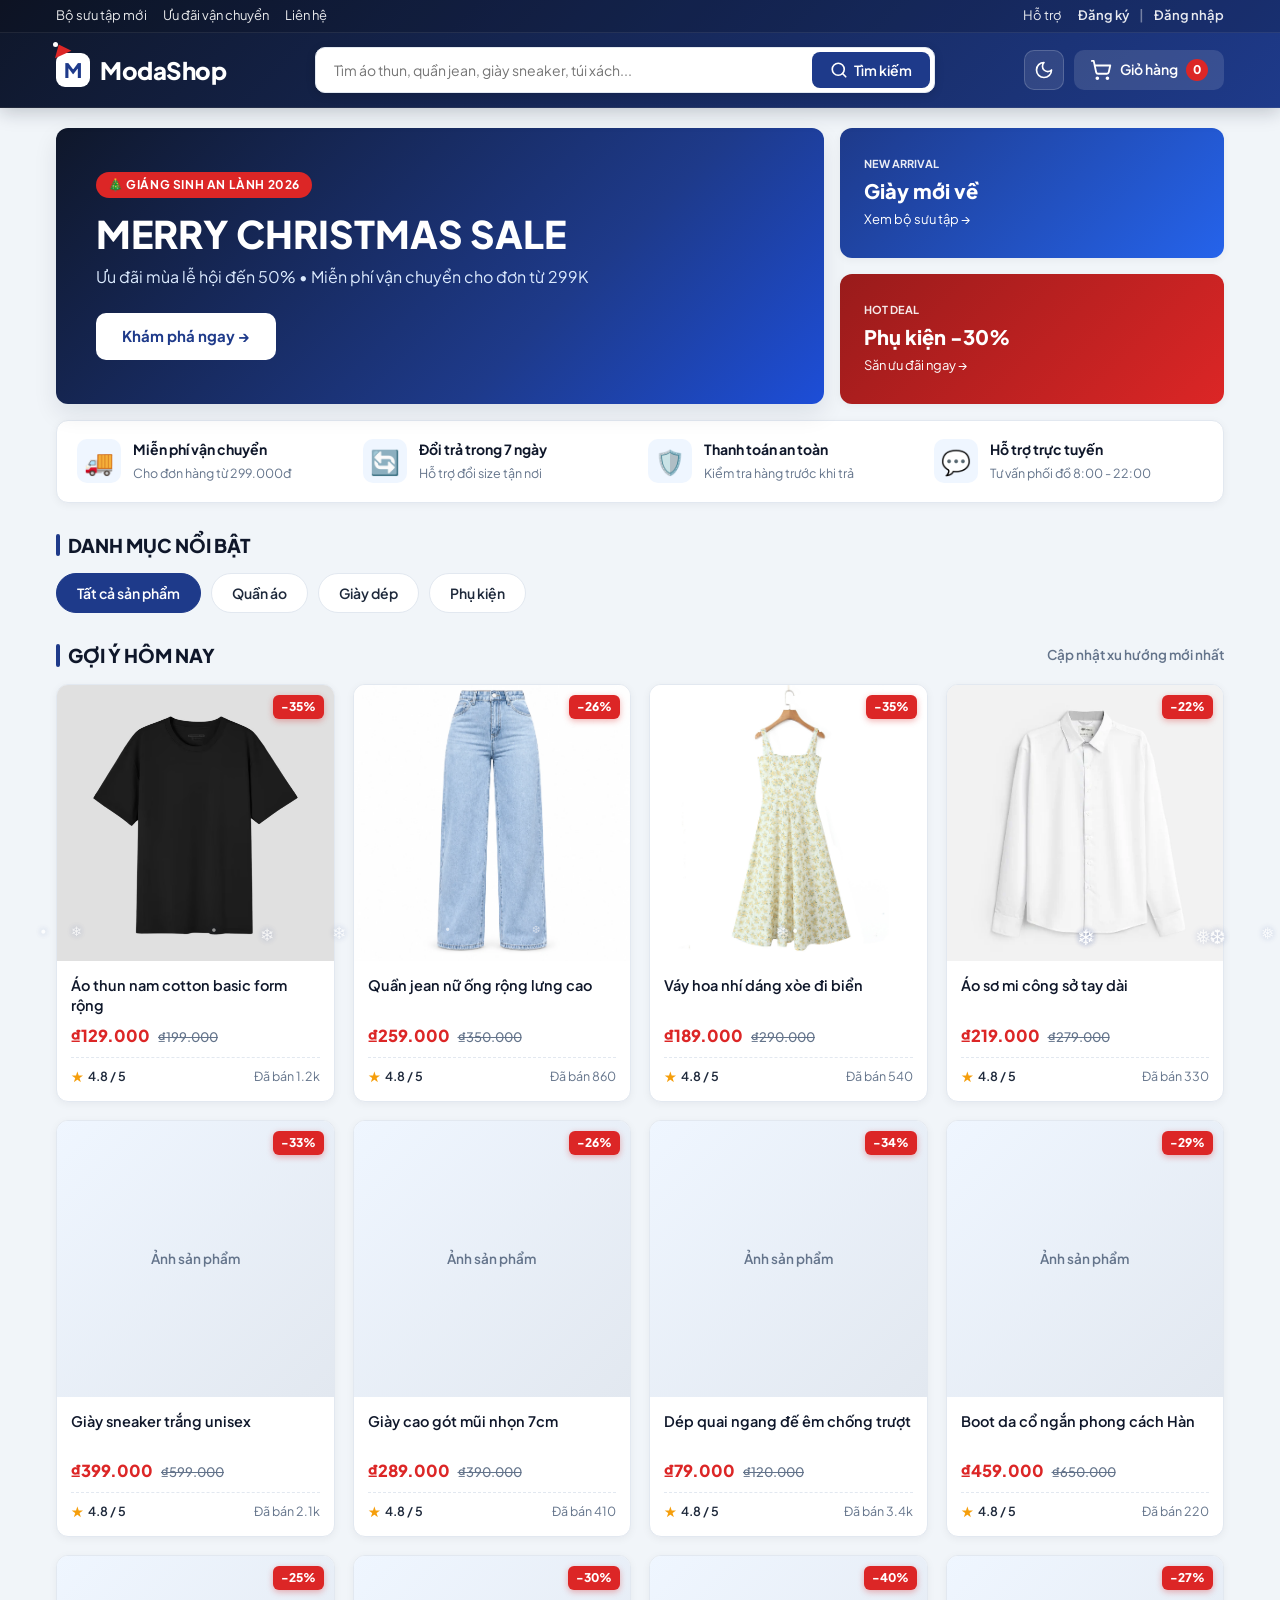
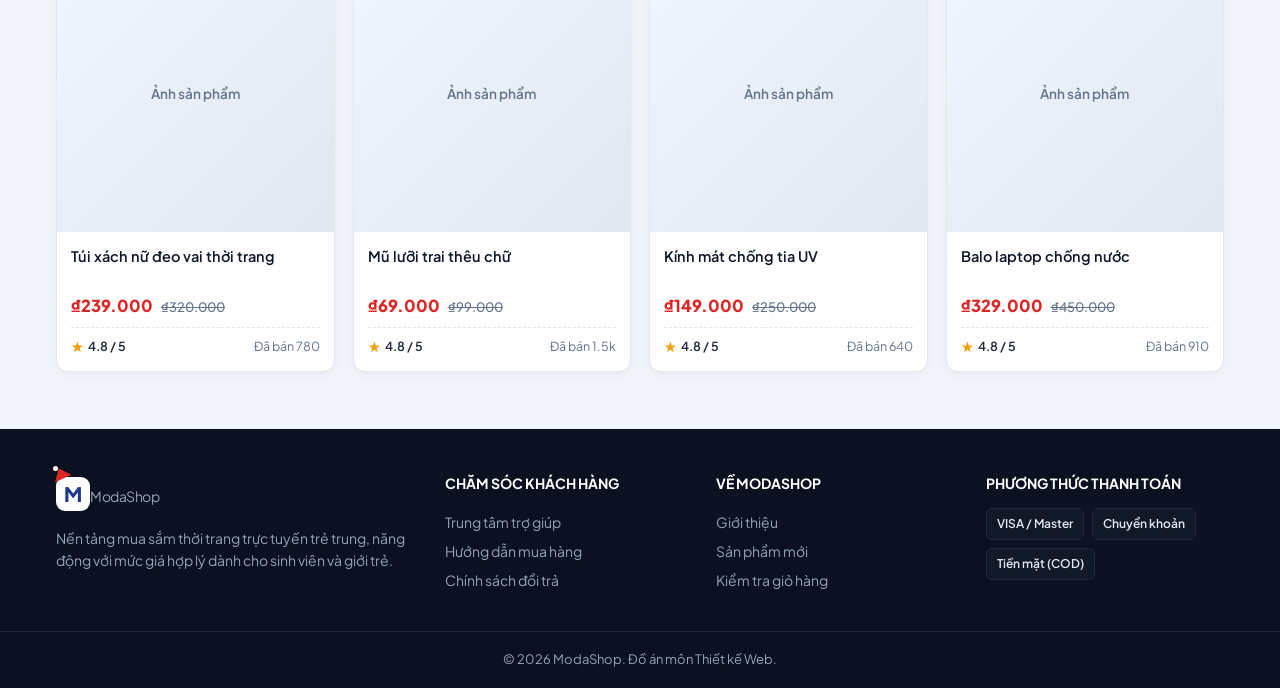
==== index.html @ 26ee6f9f "Add files via upload" ====
<!DOCTYPE html>
<html lang="vi">
<head>
  <meta charset="UTF-8">
  <meta name="viewport" content="width=device-width, initial-scale=1.0">
  <title>ModaShop - Thời trang hiện đại, giá tốt mỗi ngày</title>
  <script>
    // Áp dụng Dark Mode ngay lập tức trước khi CSS render để tránh nháy trắng
    if (localStorage.getItem('modashop_theme') === 'dark') {
      document.documentElement.setAttribute('data-theme', 'dark');
    }
  </script>
  <!-- Font chữ hiện đại hỗ trợ tiếng Việt chuẩn đẹp -->
  <link rel="preconnect" href="https://fonts.googleapis.com">
  <link rel="preconnect" href="https://fonts.gstatic.com" crossorigin>
  <link href="https://fonts.googleapis.com/css2?family=Plus+Jakarta+Sans:wght@400;500;600;700;800&display=swap" rel="stylesheet">
  <link rel="stylesheet" href="style.css">
</head>
<body>

  <!-- ===== HEADER ===== -->
  <header class="header">
    <div class="header-top">
      <div class="container header-top-inner">
        <div class="header-links">
          <a href="#products">Bộ sưu tập mới</a>
          <a href="#service-bar">Ưu đãi vận chuyển</a>
          <a href="#footer">Liên hệ</a>
        </div>
        <div class="header-links">
          <button type="button" class="link-btn" onclick="openInfoModal('Hướng dẫn mua hàng', '1. Chọn sản phẩm và kích cỡ phù hợp.<br>2. Nhấn Thêm vào giỏ hàng.<br>3. Kiểm tra giỏ hàng và điền thông tin nhận hàng để hoàn tất.')">Hỗ trợ</button>
          <span id="authLinks">
            <a href="register.html">Đăng ký</a>
            <span class="sep">|</span>
            <a href="login.html">Đăng nhập</a>
          </span>
        </div>
      </div>
    </div>

    <div class="header-main container">
      <a href="index.html" class="logo">
        <span class="logo-badge">M</span>ModaShop
      </a>

      <form class="search-box" id="searchForm">
        <input type="text" id="searchInput" placeholder="Tìm áo thun, quần jean, giày sneaker, túi xách...">
        <button type="submit" aria-label="Tìm kiếm">
          <svg width="18" height="18" viewBox="0 0 24 24" fill="none" stroke="currentColor" stroke-width="2.2" stroke-linecap="round" stroke-linejoin="round"><circle cx="11" cy="11" r="8"/><path d="m21 21-4.3-4.3"/></svg>
          <span>Tìm kiếm</span>
        </button>
      </form>

      <div class="header-actions">
        <button type="button" class="theme-toggle" id="themeToggle" aria-label="Chuyển đổi giao diện Sáng/Tối" title="Chuyển chế độ Sáng / Tối">
          <!-- Icon Mặt trăng (hiện khi đang ở nền Sáng) -->
          <svg class="icon-moon" width="20" height="20" viewBox="0 0 24 24" fill="none" stroke="currentColor" stroke-width="2" stroke-linecap="round" stroke-linejoin="round"><path d="M12 3a6 6 0 0 0 9 9 9 9 0 1 1-9-9Z"/></svg>
          <!-- Icon Mặt trời (hiện khi đang ở nền Tối) -->
          <svg class="icon-sun" width="20" height="20" viewBox="0 0 24 24" fill="none" stroke="currentColor" stroke-width="2" stroke-linecap="round" stroke-linejoin="round"><circle cx="12" cy="12" r="4"/><path d="M12 2v2"/><path d="M12 20v2"/><path d="m4.93 4.93 1.41 1.41"/><path d="m17.66 17.66 1.41 1.41"/><path d="M2 12h2"/><path d="M20 12h2"/><path d="m6.34 17.66-1.41 1.41"/><path d="m19.07 4.93-1.41 1.41"/></svg>
        </button>

        <a href="cart.html" class="cart" id="cartBtn">
          <svg width="22" height="22" viewBox="0 0 24 24" fill="none" stroke="currentColor" stroke-width="2" stroke-linecap="round" stroke-linejoin="round"><circle cx="8" cy="21" r="1"/><circle cx="19" cy="21" r="1"/><path d="M2.05 2.05h2l2.66 12.42a2 2 0 0 0 2 1.58h9.78a2 2 0 0 0 1.95-1.57l1.65-7.43H5.12"/></svg>
          <span class="cart-label">Giỏ hàng</span>
          <span class="cart-count" id="cartCount">0</span>
        </a>
      </div>
    </div>
  </header>

  <main class="container">

    <!-- ===== BANNER HERO ===== -->
    <section class="banner">
      <div class="banner-main">
        <span class="banner-tag">🎄 GIÁNG SINH AN LÀNH 2026</span>
        <h1>MERRY CHRISTMAS SALE</h1>
        <p>Ưu đãi mùa lễ hội đến 50% • Miễn phí vận chuyển cho đơn từ 299K</p>
        <a href="#products" class="btn">Khám phá ngay →</a>
      </div>
      <div class="banner-side">
        <a href="#products" class="banner-small banner-small-1" onclick="document.querySelector('[data-cat=\'giay-dep\']')?.click()">
          <span class="small-tag">NEW ARRIVAL</span>
          <h3>Giày mới về</h3>
          <p>Xem bộ sưu tập →</p>
        </a>
        <a href="#products" class="banner-small banner-small-2" onclick="document.querySelector('[data-cat=\'phu-kien\']')?.click()">
          <span class="small-tag">HOT DEAL</span>
          <h3>Phụ kiện -30%</h3>
          <p>Săn ưu đãi ngay →</p>
        </a>
      </div>
    </section>

    <!-- ===== CAM KẾT DỊCH VỤ (TĂNG ĐỘ TIN CẬY) ===== -->
    <section class="service-bar" id="service-bar">
      <div class="service-item">
        <div class="service-icon">🚚</div>
        <div>
          <strong>Miễn phí vận chuyển</strong>
          <span>Cho đơn hàng từ 299.000đ</span>
        </div>
      </div>
      <div class="service-item">
        <div class="service-icon">🔄</div>
        <div>
          <strong>Đổi trả trong 7 ngày</strong>
          <span>Hỗ trợ đổi size tận nơi</span>
        </div>
      </div>
      <div class="service-item">
        <div class="service-icon">🛡️</div>
        <div>
          <strong>Thanh toán an toàn</strong>
          <span>Kiểm tra hàng trước khi trả</span>
        </div>
      </div>
      <div class="service-item">
        <div class="service-icon">💬</div>
        <div>
          <strong>Hỗ trợ trực tuyến</strong>
          <span>Tư vấn phối đồ 8:00 - 22:00</span>
        </div>
      </div>
    </section>

    <!-- ===== DANH MỤC ===== -->
    <section class="section">
      <div class="section-header">
        <h2 class="section-title">DANH MỤC NỔI BẬT</h2>
      </div>
      <div class="categories" id="categories">
        <button class="category active" data-cat="all">Tất cả sản phẩm</button>
        <button class="category" data-cat="quan-ao">Quần áo</button>
        <button class="category" data-cat="giay-dep">Giày dép</button>
        <button class="category" data-cat="phu-kien">Phụ kiện</button>
      </div>
    </section>

    <!-- ===== SẢN PHẨM ===== -->
    <section class="section" id="products">
      <div class="section-header">
        <h2 class="section-title">GỢI Ý HÔM NAY</h2>
        <span class="section-subtitle">Cập nhật xu hướng mới nhất</span>
      </div>
      <div class="product-grid" id="productGrid">
        <!-- Sản phẩm được tạo bằng JavaScript (script.js) -->
      </div>
    </section>

  </main>

  <!-- ===== FOOTER ===== -->
  <footer class="footer" id="footer">
    <div class="container footer-grid">
      <div class="footer-brand">
        <a href="index.html" class="logo footer-logo">
          <span class="logo-badge">M</span>ModaShop
        </a>
        <p class="footer-desc">Nền tảng mua sắm thời trang trực tuyến trẻ trung, năng động với mức giá hợp lý dành cho sinh viên và giới trẻ.</p>
      </div>
      <div>
        <h4>CHĂM SÓC KHÁCH HÀNG</h4>
        <button type="button" class="footer-link-btn" onclick="openInfoModal('Trung tâm trợ giúp', 'Hotline hỗ trợ: 1900 6868 (8:00 - 22:00 hàng ngày)<br>Email: hotro@modashop.vn')">Trung tâm trợ giúp</button>
        <button type="button" class="footer-link-btn" onclick="openInfoModal('Hướng dẫn mua hàng', 'Bước 1: Tìm kiếm sản phẩm.<br>Bước 2: Chọn size và thêm vào giỏ.<br>Bước 3: Xác nhận đơn hàng tại trang Giỏ hàng.')">Hướng dẫn mua hàng</button>
        <button type="button" class="footer-link-btn" onclick="openInfoModal('Chính sách đổi trả', 'ModaShop hỗ trợ đổi size hoặc hoàn tiền trong vòng 7 ngày kể từ khi nhận hàng nếu sản phẩm còn nguyên tem mác.')">Chính sách đổi trả</button>
      </div>
      <div>
        <h4>VỀ MODASHOP</h4>
        <button type="button" class="footer-link-btn" onclick="openInfoModal('Giới thiệu ModaShop', 'ModaShop là đồ án website thương mại điện tử thời trang được xây dựng bởi nhóm sinh viên môn Thiết kế Web.')">Giới thiệu</button>
        <a href="#products">Sản phẩm mới</a>
        <a href="cart.html">Kiểm tra giỏ hàng</a>
      </div>
      <div>
        <h4>PHƯƠNG THỨC THANH TOÁN</h4>
        <div class="payment-badges">
          <span>VISA / Master</span>
          <span>Chuyển khoản</span>
          <span>Tiền mặt (COD)</span>
        </div>
      </div>
    </div>
    <div class="footer-bottom">
      <p class="copyright">© 2026 ModaShop. Đồ án môn Thiết kế Web.</p>
    </div>
  </footer>

  <!-- Cửa sổ Modal hiển thị thông tin chính sách (thay thế các link chết href="#") -->
  <div class="info-modal-backdrop" id="infoModal" onclick="if(event.target===this) closeInfoModal()">
    <div class="info-modal">
      <div class="info-modal-header">
        <h3 id="infoModalTitle">Thông tin</h3>
        <button type="button" class="info-modal-close" onclick="closeInfoModal()">×</button>
      </div>
      <div class="info-modal-body" id="infoModalBody"></div>
    </div>
  </div>

  <!-- Thông báo nhỏ khi thêm vào giỏ -->
  <div class="toast" id="toast">✓ Đã thêm sản phẩm vào giỏ hàng!</div> 

  <script src="script.js"></script>
  <script>
    function openInfoModal(title, content) {
      document.getElementById('infoModalTitle').textContent = title;
      document.getElementById('infoModalBody').innerHTML = content;
      document.getElementById('infoModal').classList.add('show');
    }
    function closeInfoModal() {
      document.getElementById('infoModal').classList.remove('show');
    }

    // Xử lý bật/tắt Dark Mode và lưu trạng thái vào localStorage
    const themeToggleBtn = document.getElementById('themeToggle');
    if (themeToggleBtn && !themeToggleBtn.dataset.bound) {
      themeToggleBtn.dataset.bound = 'true';
      themeToggleBtn.addEventListener('click', () => {
        const root = document.documentElement;
        if (root.getAttribute('data-theme') === 'dark') {
          root.removeAttribute('data-theme');
          localStorage.setItem('modashop_theme', 'light');
        } else {
          root.setAttribute('data-theme', 'dark');
          localStorage.setItem('modashop_theme', 'dark');
        }
      });
    }
  </script>
</body>
</html>
---- style.css ----
/* ===== BẢNG MÀU XANH NAVY - CHẾ ĐỘ SÁNG (MẶC ĐỊNH) ===== */
:root {
  --header-bg: linear-gradient(135deg, #0f172a 0%, #1e3a8a 100%);
  --primary: #1e3a8a;
  --primary-contrast: #ffffff;
  --primary-dark: #172554;
  --primary-soft: #eff6ff;
  --accent: #dc2626;
  --dark: #0f172a;
  --text: #1e293b;
  --muted: #64748b;
  --bg: #f1f5f9;
  --surface: #ffffff;
  --border: #e2e8f0;
  --radius: 12px;
  --shadow-sm: 0 2px 8px rgba(15, 23, 42, 0.05);
  --shadow-md: 0 10px 25px rgba(15, 23, 42, 0.09);
}

/* ===== BẢNG MÀU XANH NAVY ĐÊM - DARK MODE ===== */
[data-theme="dark"] {
  --header-bg: linear-gradient(135deg, #060b19 0%, #172554 100%);
  --primary: #2563eb;
  --primary-contrast: #ffffff;
  --primary-dark: #1d4ed8;
  --primary-soft: #1e293b;
  --accent: #f87171;
  --dark: #f8fafc;
  --text: #e2e8f0;
  --muted: #94a3b8;
  --bg: #0b1120;
  --surface: #111827;
  --border: #1e293b;
  --shadow-sm: 0 2px 8px rgba(0, 0, 0, 0.4);
  --shadow-md: 0 10px 25px rgba(0, 0, 0, 0.55);
}

/* ===== CÀI ĐẶT CHUNG ===== */
* {
  margin: 0;
  padding: 0;
  box-sizing: border-box;
}

html {
  scroll-behavior: smooth;
}

body {
  font-family: 'Plus Jakarta Sans', -apple-system, BlinkMacSystemFont, sans-serif;
  background-color: var(--bg);
  color: var(--text);
  line-height: 1.5;
}

body,
.header,
.auth-header,
.search-box,
.service-bar,
.category,
.product-card,
.detail-box,
.detail-desc,
.cart-items-box,
.cart-summary-box,
.auth-box,
.info-modal {
  transition: background-color 0.25s ease, color 0.25s ease, border-color 0.25s ease;
}

.container {
  max-width: 1200px;
  margin: 0 auto;
  padding: 0 16px;
}

/* ===== HEADER XANH NAVY & MŨ GIÁNG SINH ===== */
.header,
.auth-header {
  background: var(--header-bg);
  color: #ffffff;
  position: sticky;
  top: 0;
  z-index: 100;
  box-shadow: 0 4px 18px rgba(15, 23, 42, 0.22);
  border-bottom: 1px solid rgba(255, 255, 255, 0.08);
}

.header-top {
  background: rgba(0, 0, 0, 0.16);
  border-bottom: 1px solid rgba(255, 255, 255, 0.08);
  font-size: 13px;
}

.header-top-inner {
  display: flex;
  justify-content: space-between;
  align-items: center;
  padding-top: 6px;
  padding-bottom: 6px;
}

.header-links {
  display: flex;
  align-items: center;
  gap: 16px;
}

.header-links a,
.link-btn {
  color: rgba(255, 255, 255, 0.9);
  text-decoration: none;
  background: none;
  border: none;
  font: inherit;
  cursor: pointer;
}

.header-links a:hover,
.link-btn:hover {
  opacity: 0.75;
}

#authLinks {
  display: inline-flex;
  align-items: center;
  gap: 10px;
  font-weight: 600;
}

.hello-user {
  color: #fde047;
}

.sep {
  opacity: 0.4;
}

.header-main,
.auth-header-inner {
  display: flex;
  align-items: center;
  justify-content: space-between;
  gap: 20px;
  padding-top: 14px;
  padding-bottom: 14px;
}

.logo {
  display: inline-flex;
  align-items: center;
  gap: 10px;
  font-size: 24px;
  font-weight: 800;
  color: #ffffff;
  text-decoration: none;
  letter-spacing: -0.5px;
  white-space: nowrap;
}

.logo-badge {
  position: relative;
  display: inline-flex;
  align-items: center;
  justify-content: center;
  width: 34px;
  height: 34px;
  background: #ffffff;
  color: #1e3a8a;
  border-radius: 9px;
  font-weight: 800;
  font-size: 20px;
}

/* Mũ Giáng Sinh trên góc chữ M */
.logo-badge::before {
  content: '';
  position: absolute;
  top: -9px;
  left: -4px;
  width: 0;
  height: 0;
  border-left: 9px solid transparent;
  border-right: 9px solid transparent;
  border-bottom: 11px solid #dc2626;
  transform: rotate(-24deg);
}

.logo-badge::after {
  content: '';
  position: absolute;
  top: -11px;
  left: -3px;
  width: 5px;
  height: 5px;
  background: #ffffff;
  border-radius: 50%;
}

.search-box {
  flex: 1;
  max-width: 620px;
  display: flex;
  background: var(--surface);
  border: 1px solid var(--border);
  border-radius: 10px;
  padding: 4px;
  box-shadow: 0 2px 10px rgba(0, 0, 0, 0.14);
}

.search-box input {
  flex: 1;
  border: none;
  outline: none;
  background: transparent;
  padding: 9px 14px;
  font-size: 14px;
  font-family: inherit;
  color: var(--text);
}

.search-box button {
  display: inline-flex;
  align-items: center;
  gap: 6px;
  background: var(--primary);
  color: var(--primary-contrast);
  border: none;
  padding: 9px 18px;
  border-radius: 8px;
  font-family: inherit;
  font-size: 14px;
  font-weight: 600;
  cursor: pointer;
}

.search-box button:hover {
  background: var(--primary-dark);
}

.header-actions {
  display: flex;
  align-items: center;
  gap: 10px;
}

.theme-toggle {
  display: inline-flex;
  align-items: center;
  justify-content: center;
  width: 40px;
  height: 40px;
  border-radius: 10px;
  border: 1px solid rgba(255, 255, 255, 0.18);
  background: rgba(255, 255, 255, 0.1);
  color: #ffffff;
  cursor: pointer;
}

.theme-toggle:hover {
  background: rgba(255, 255, 255, 0.22);
}

.theme-toggle .icon-sun {
  display: none;
}

[data-theme="dark"] .theme-toggle .icon-moon {
  display: none;
}

[data-theme="dark"] .theme-toggle .icon-sun {
  display: block;
  color: #facc15;
}

.cart {
  display: inline-flex;
  align-items: center;
  gap: 8px;
  color: #ffffff;
  text-decoration: none;
  font-weight: 600;
  font-size: 14px;
  background: rgba(255, 255, 255, 0.12);
  padding: 9px 16px;
  border-radius: 10px;
  white-space: nowrap;
}

.cart:hover {
  background: rgba(255, 255, 255, 0.22);
}

.cart-count {
  background: #dc2626;
  color: #ffffff;
  font-size: 12px;
  font-weight: 800;
  min-width: 22px;
  height: 22px;
  padding: 0 6px;
  border-radius: 999px;
  display: inline-flex;
  align-items: center;
  justify-content: center;
}

/* ===== BANNER & SERVICE BAR ===== */
.banner {
  display: grid;
  grid-template-columns: 2fr 1fr;
  gap: 16px;
  margin-top: 20px;
}

.banner-main {
  background: linear-gradient(135deg, #0f172a 0%, #1e3a8a 65%, #1d4ed8 100%);
  color: #ffffff;
  border-radius: var(--radius);
  padding: 44px 40px;
  display: flex;
  flex-direction: column;
  justify-content: center;
  align-items: flex-start;
  box-shadow: var(--shadow-md);
}

.banner-tag {
  background: #dc2626;
  color: #ffffff;
  font-size: 12px;
  font-weight: 700;
  padding: 4px 12px;
  border-radius: 999px;
  letter-spacing: 0.6px;
  margin-bottom: 14px;
}

.banner-main h1 {
  font-size: 38px;
  font-weight: 800;
  line-height: 1.15;
  margin-bottom: 10px;
}

.banner-main p {
  font-size: 16px;
  color: #dbeafe;
  margin-bottom: 24px;
}

.btn {
  display: inline-block;
  background: #ffffff;
  color: #1e3a8a;
  text-decoration: none;
  font-weight: 700;
  font-size: 15px;
  padding: 12px 26px;
  border-radius: 10px;
}

.banner-side {
  display: grid;
  grid-template-rows: 1fr 1fr;
  gap: 16px;
}

.banner-small {
  border-radius: var(--radius);
  padding: 22px 24px;
  text-decoration: none;
  color: #ffffff;
  display: flex;
  flex-direction: column;
  justify-content: center;
  box-shadow: var(--shadow-sm);
}

.banner-small-1 {
  background: linear-gradient(135deg, #1e3a8a, #2563eb);
}

.banner-small-2 {
  background: linear-gradient(135deg, #991b1b, #dc2626);
}

.small-tag {
  font-size: 11px;
  font-weight: 700;
  opacity: 0.9;
  margin-bottom: 4px;
}

.banner-small h3 {
  font-size: 20px;
  font-weight: 800;
  margin-bottom: 4px;
}

.banner-small p {
  font-size: 13px;
}

.service-bar {
  display: grid;
  grid-template-columns: repeat(4, 1fr);
  gap: 16px;
  background: var(--surface);
  border: 1px solid var(--border);
  border-radius: var(--radius);
  padding: 18px 20px;
  margin-top: 16px;
  box-shadow: var(--shadow-sm);
}

.service-item {
  display: flex;
  align-items: center;
  gap: 12px;
}

.service-icon {
  font-size: 24px;
  width: 44px;
  height: 44px;
  background: var(--primary-soft);
  border-radius: 10px;
  display: flex;
  align-items: center;
  justify-content: center;
  flex-shrink: 0;
}

.service-item strong {
  display: block;
  font-size: 14px;
  color: var(--dark);
}

.service-item span {
  font-size: 12.5px;
  color: var(--muted);
}

/* ===== DANH MỤC & TIÊU ĐỀ ===== */
.section {
  margin-top: 28px;
}

.section-header {
  display: flex;
  justify-content: space-between;
  align-items: center;
  margin-bottom: 14px;
}

.section-title {
  font-size: 19px;
  font-weight: 800;
  color: var(--dark);
  position: relative;
  padding-left: 12px;
}

.section-title::before {
  content: '';
  position: absolute;
  left: 0;
  top: 3px;
  bottom: 3px;
  width: 4px;
  background: var(--primary);
  border-radius: 4px;
}

.section-subtitle,
.continue-link {
  font-size: 13.5px;
  color: var(--muted);
  text-decoration: none;
  font-weight: 600;
}

.categories {
  display: flex;
  flex-wrap: wrap;
  gap: 10px;
}

.category {
  padding: 10px 20px;
  background: var(--surface);
  border: 1px solid var(--border);
  border-radius: 999px;
  font-family: inherit;
  font-size: 14px;
  font-weight: 600;
  color: var(--text);
  cursor: pointer;
}

.category:hover {
  border-color: var(--primary);
  color: var(--primary);
}

.category.active {
  background: var(--primary);
  border-color: var(--primary);
  color: var(--primary-contrast);
}

/* ===== THẺ SẢN PHẨM (KHỚP 100% CLASS CỦA SCRIPT.JS) ===== */
.product-grid {
  display: grid;
  grid-template-columns: repeat(4, 1fr);
  gap: 18px;
}

.product-card {
  background: var(--surface);
  border: 1px solid var(--border);
  border-radius: var(--radius);
  overflow: hidden;
  display: flex;
  flex-direction: column;
  text-decoration: none;
  color: var(--text);
  box-shadow: var(--shadow-sm);
  transition: transform 0.22s ease, box-shadow 0.22s ease, border-color 0.22s ease;
}

.product-card:hover {
  transform: translateY(-4px);
  box-shadow: var(--shadow-md);
  border-color: var(--primary);
}

.product-img {
  position: relative;
  width: 100%;
  aspect-ratio: 1 / 1;
  background: var(--primary-soft);
  overflow: hidden;
}

.product-img img {
  width: 100%;
  height: 100%;
  object-fit: cover;
  display: block;
  transition: transform 0.35s ease;
}

.product-card:hover .product-img img {
  transform: scale(1.05);
}

/* Khung chữ "Ảnh sản phẩm" khi chưa có hình ảnh */
.no-img {
  width: 100%;
  height: 100%;
  display: flex;
  align-items: center;
  justify-content: center;
  background: linear-gradient(135deg, var(--primary-soft) 0%, var(--border) 100%);
  color: var(--muted);
  font-size: 13.5px;
  font-weight: 600;
  text-align: center;
  padding: 12px;
}

.discount {
  position: absolute;
  top: 10px;
  right: 10px;
  background: #dc2626;
  color: #ffffff;
  font-size: 12px;
  font-weight: 800;
  padding: 3px 8px;
  border-radius: 6px;
  box-shadow: 0 2px 6px rgba(220, 38, 38, 0.35);
}

.product-info {
  padding: 14px;
  display: flex;
  flex-direction: column;
  flex: 1;
  gap: 8px;
}

.product-name {
  font-size: 14.5px;
  font-weight: 600;
  color: var(--dark);
  line-height: 1.4;
  min-height: 40px;
  display: -webkit-box;
  -webkit-line-clamp: 2;
  -webkit-box-orient: vertical;
  overflow: hidden;
}

.product-price-row {
  display: flex;
  align-items: baseline;
  flex-wrap: wrap;
  gap: 8px;
  margin-top: auto;
}

.product-price {
  font-size: 16.5px;
  font-weight: 800;
  color: var(--accent);
}

.old-price {
  font-size: 13px;
  font-weight: 500;
  color: var(--muted);
  text-decoration: line-through;
}

.product-meta {
  display: flex;
  align-items: center;
  justify-content: space-between;
  padding-top: 8px;
  border-top: 1px dashed var(--border);
  font-size: 12.5px;
  color: var(--muted);
}

.product-rating {
  display: inline-flex;
  align-items: center;
  gap: 4px;
  font-weight: 600;
  color: var(--text);
}

.product-rating .star {
  color: #f59e0b;
  font-size: 14px;
}

/* ===== TRANG CHI TIẾT SẢN PHẨM (KHỚP CLASS CỦA SCRIPT.JS) ===== */
.page-breadcrumb,
.auth-page-title {
  font-size: 16px;
  font-weight: 600;
  color: rgba(255, 255, 255, 0.88);
  border-left: 1px solid rgba(255, 255, 255, 0.25);
  padding-left: 16px;
  margin-right: auto;
}

.product-detail-page {
  margin-top: 22px;
  min-height: 65vh;
}

.breadcrumb-nav {
  display: flex;
  align-items: center;
  flex-wrap: wrap;
  gap: 8px;
  font-size: 13.5px;
  color: var(--muted);
  margin-bottom: 18px;
}

.breadcrumb-nav a {
  color: var(--muted);
  text-decoration: none;
}

.breadcrumb-nav a:hover {
  color: var(--primary);
}

.detail-box {
  display: grid;
  grid-template-columns: 1fr 1.15fr;
  gap: 36px;
  background: var(--surface);
  border: 1px solid var(--border);
  border-radius: var(--radius);
  padding: 28px;
  box-shadow: var(--shadow-sm);
}

.detail-main-img {
  width: 100%;
  aspect-ratio: 1 / 1;
  border-radius: 10px;
  overflow: hidden;
  border: 1px solid var(--border);
}

.detail-main-img img {
  width: 100%;
  height: 100%;
  object-fit: cover;
}

.detail-thumbs {
  display: grid;
  grid-template-columns: repeat(4, 1fr);
  gap: 10px;
  margin-top: 12px;
}

.detail-thumb {
  aspect-ratio: 1 / 1;
  border-radius: 8px;
  overflow: hidden;
  border: 2px solid var(--border);
  cursor: pointer;
}

.detail-thumb.active {
  border-color: var(--primary);
}

.detail-thumb img {
  width: 100%;
  height: 100%;
  object-fit: cover;
}

.detail-name {
  font-size: 26px;
  font-weight: 800;
  color: var(--dark);
  margin-bottom: 10px;
}

.detail-stats {
  display: flex;
  align-items: center;
  gap: 10px;
  font-size: 14px;
  color: var(--muted);
  margin-bottom: 16px;
}

.stat-main {
  font-weight: 700;
  color: var(--dark);
}

.detail-price-box {
  display: flex;
  align-items: center;
  gap: 12px;
  background: var(--bg);
  padding: 14px 18px;
  border-radius: 10px;
  margin-bottom: 20px;
}

.detail-price {
  font-size: 28px;
  font-weight: 800;
  color: var(--accent);
}

.detail-discount {
  background: #dc2626;
  color: #ffffff;
  font-size: 12px;
  font-weight: 800;
  padding: 3px 8px;
  border-radius: 6px;
}

.detail-row {
  display: flex;
  align-items: center;
  gap: 16px;
  margin-bottom: 16px;
  font-size: 14.5px;
}

.detail-label {
  width: 100px;
  color: var(--muted);
  font-weight: 600;
  flex-shrink: 0;
}

.option-list {
  display: flex;
  flex-wrap: wrap;
  gap: 8px;
}

.option-btn {
  padding: 7px 14px;
  background: var(--bg);
  color: var(--dark);
  border: 1px solid var(--border);
  border-radius: 8px;
  font-family: inherit;
  font-size: 13.5px;
  font-weight: 600;
  cursor: pointer;
}

.option-btn.selected {
  background: var(--primary);
  color: var(--primary-contrast);
  border-color: var(--primary);
}

.qty-box {
  display: inline-flex;
  align-items: center;
  border: 1px solid var(--border);
  border-radius: 8px;
  overflow: hidden;
  background: var(--bg);
}

.qty-box button {
  width: 32px;
  height: 32px;
  border: none;
  background: transparent;
  color: var(--dark);
  font-weight: 700;
  font-size: 16px;
  cursor: pointer;
}

.qty-box span {
  min-width: 38px;
  text-align: center;
  font-weight: 700;
  color: var(--dark);
}

.detail-error {
  color: var(--accent);
  font-size: 13.5px;
  font-weight: 600;
  min-height: 20px;
  margin-bottom: 10px;
}

.detail-actions {
  display: grid;
  grid-template-columns: 1fr 1fr;
  gap: 12px;
}

.btn-outline,
.btn-main {
  padding: 14px 18px;
  border-radius: 10px;
  font-family: inherit;
  font-size: 15px;
  font-weight: 700;
  cursor: pointer;
  text-align: center;
  text-decoration: none;
  display: inline-block;
}

.btn-outline {
  background: var(--primary-soft);
  color: var(--primary);
  border: 1px solid var(--border);
}

.btn-main {
  background: var(--primary);
  color: var(--primary-contrast);
  border: 1px solid var(--primary);
}

.btn-main:hover {
  background: var(--primary-dark);
}

.detail-desc {
  background: var(--surface);
  border: 1px solid var(--border);
  border-radius: var(--radius);
  padding: 24px 28px;
}

.desc-title {
  font-size: 17px;
  font-weight: 800;
  color: var(--dark);
  margin-bottom: 12px;
}

.detail-desc p {
  margin-bottom: 12px;
  line-height: 1.65;
}

.detail-desc ul {
  padding-left: 20px;
  color: var(--muted);
  line-height: 1.8;
}

/* ===== TRANG GIỎ HÀNG (KHỚP CLASS CỦA SCRIPT.JS) ===== */
.cart-page {
  margin-top: 28px;
  min-height: 60vh;
}

.cart-layout {
  display: grid;
  grid-template-columns: 1.8fr 1fr;
  gap: 24px;
  align-items: start;
}

.cart-items-box,
.cart-summary-box {
  background: var(--surface);
  border: 1px solid var(--border);
  border-radius: var(--radius);
  padding: 22px;
  box-shadow: var(--shadow-sm);
}

.cart-empty {
  text-align: center;
  padding: 40px 16px;
}

.cart-empty p {
  color: var(--muted);
  margin-bottom: 16px;
  font-size: 16px;
}

.cart-row {
  display: grid;
  grid-template-columns: 2fr 1fr auto 1fr auto;
  align-items: center;
  gap: 14px;
  padding: 16px 0;
  border-bottom: 1px solid var(--border);
}

.cart-row:last-child {
  border-bottom: none;
}

.cart-product {
  display: flex;
  align-items: center;
  gap: 12px;
}

.cart-thumb {
  width: 68px;
  height: 68px;
  border-radius: 8px;
  overflow: hidden;
  border: 1px solid var(--border);
  flex-shrink: 0;
  text-decoration: none;
}

.cart-thumb img {
  width: 100%;
  height: 100%;
  object-fit: cover;
}

.cart-product a {
  color: var(--dark);
  font-weight: 700;
  font-size: 14.5px;
  text-decoration: none;
}

.cart-variant {
  font-size: 12.5px;
  color: var(--muted);
  margin-top: 4px;
}

.cart-line-total {
  font-weight: 800;
  color: var(--accent);
}

.remove-btn {
  background: none;
  border: none;
  color: var(--muted);
  font-weight: 600;
  cursor: pointer;
}

.remove-btn:hover {
  color: #ef4444;
}

.cart-summary-box {
  flex-direction: column;
  gap: 14px;
}

.cart-summary-box h3 {
  font-size: 18px;
  font-weight: 800;
  color: var(--dark);
}

.summary-line,
.summary-total {
  display: flex;
  justify-content: space-between;
  align-items: center;
  width: 100%;
}

.total-amount {
  font-size: 22px;
  font-weight: 800;
  color: var(--accent);
}

/* ===== TRANG ĐĂNG NHẬP & ĐĂNG KÝ ===== */
.auth-page {
  min-height: 100vh;
  display: flex;
  flex-direction: column;
}

.auth-header-left {
  display: flex;
  align-items: center;
  gap: 16px;
}

.auth-back-link {
  color: #ffffff;
  text-decoration: none;
  font-size: 14px;
  font-weight: 600;
  padding: 8px 14px;
  border-radius: 10px;
  background: rgba(255, 255, 255, 0.12);
}

.auth-main {
  flex: 1;
  display: flex;
  align-items: center;
  padding: 40px 0;
}

.auth-wrap {
  display: grid;
  grid-template-columns: 1.15fr 1fr;
  gap: 40px;
  align-items: center;
}

.auth-intro {
  background: linear-gradient(135deg, #0f172a 0%, #1e3a8a 65%, #1d4ed8 100%);
  color: #ffffff;
  padding: 44px 38px;
  border-radius: var(--radius);
  box-shadow: var(--shadow-md);
}

.auth-intro h1 {
  font-size: 38px;
  font-weight: 800;
  margin-bottom: 10px;
}

.auth-intro p {
  font-size: 16px;
  color: #dbeafe;
  margin-bottom: 24px;
}

.auth-perks {
  list-style: none;
  display: flex;
  flex-direction: column;
  gap: 12px;
  font-size: 14.5px;
}

.auth-box {
  background: var(--surface);
  border: 1px solid var(--border);
  border-radius: var(--radius);
  padding: 34px 32px;
  box-shadow: var(--shadow-md);
}

.auth-box h2 {
  font-size: 24px;
  font-weight: 800;
  color: var(--dark);
  margin-bottom: 6px;
}

.auth-subtitle {
  font-size: 14px;
  color: var(--muted);
  margin-bottom: 24px;
}

.form-group {
  margin-bottom: 16px;
}

.form-label {
  display: block;
  font-size: 13.5px;
  font-weight: 600;
  color: var(--dark);
  margin-bottom: 6px;
}

.auth-box input {
  width: 100%;
  padding: 12px 14px;
  background: var(--bg);
  color: var(--text);
  border: 1px solid var(--border);
  border-radius: 10px;
  font-family: inherit;
  font-size: 14.5px;
  outline: none;
}

.auth-box input:focus {
  border-color: var(--primary);
}

.password-box {
  position: relative;
  display: flex;
  align-items: center;
}

.password-box input {
  padding-right: 64px;
}

.toggle-pass {
  position: absolute;
  right: 10px;
  background: var(--primary-soft);
  color: var(--primary);
  border: 1px solid var(--border);
  border-radius: 6px;
  padding: 5px 10px;
  font-family: inherit;
  font-size: 12px;
  font-weight: 600;
  cursor: pointer;
}

.field-error,
.form-error {
  color: var(--accent);
  font-size: 13px;
  margin-top: 5px;
  min-height: 18px;
}

.auth-submit {
  width: 100%;
  margin-top: 4px;
}

.auth-extra {
  display: flex;
  justify-content: flex-end;
  margin-top: 12px;
}

.link-btn-muted {
  background: none;
  border: none;
  font: inherit;
  font-size: 13.5px;
  color: var(--muted);
  cursor: pointer;
}

.auth-switch {
  margin-top: 22px;
  padding-top: 18px;
  border-top: 1px solid var(--border);
  text-align: center;
  font-size: 14px;
  color: var(--muted);
}

.auth-switch a {
  color: var(--primary);
  font-weight: 700;
  text-decoration: none;
}

/* ===== FOOTER, MODAL, TOAST & TUYẾT RƠI GIÁNG SINH ===== */
.footer {
  background: #0b1120;
  color: #94a3b8;
  margin-top: 56px;
  padding-top: 44px;
  border-top: 1px solid var(--border);
}

.footer-grid {
  display: grid;
  grid-template-columns: 1.5fr 1fr 1fr 1fr;
  gap: 32px;
  padding-bottom: 36px;
}

.footer-logo {
  margin-bottom: 12px;
}

.footer-desc {
  font-size: 14px;
  line-height: 1.6;
}

.footer h4 {
  color: #ffffff;
  font-size: 14px;
  font-weight: 700;
  margin-bottom: 14px;
}

.footer a,
.footer-link-btn {
  display: block;
  color: #94a3b8;
  text-decoration: none;
  background: none;
  border: none;
  font: inherit;
  font-size: 14px;
  text-align: left;
  padding: 4px 0;
  cursor: pointer;
}

.footer a:hover,
.footer-link-btn:hover {
  color: #ffffff;
}

.payment-badges {
  display: flex;
  flex-wrap: wrap;
  gap: 8px;
}

.payment-badges span {
  background: #111827;
  color: #e2e8f0;
  font-size: 12px;
  font-weight: 600;
  padding: 6px 10px;
  border-radius: 6px;
  border: 1px solid #1e293b;
}

.footer-bottom {
  border-top: 1px solid #1e293b;
  padding: 18px 16px;
  text-align: center;
  font-size: 13px;
}

.info-modal-backdrop {
  position: fixed;
  inset: 0;
  background: rgba(0, 0, 0, 0.6);
  display: none;
  align-items: center;
  justify-content: center;
  z-index: 200;
  padding: 16px;
}

.info-modal-backdrop.show {
  display: flex;
}

.info-modal {
  background: var(--surface);
  color: var(--text);
  width: 100%;
  max-width: 440px;
  border-radius: var(--radius);
  border: 1px solid var(--border);
  overflow: hidden;
  box-shadow: var(--shadow-md);
}

.info-modal-header {
  display: flex;
  justify-content: space-between;
  align-items: center;
  padding: 16px 20px;
  border-bottom: 1px solid var(--border);
  color: var(--dark);
}

.info-modal-close {
  background: none;
  border: none;
  font-size: 24px;
  cursor: pointer;
  color: var(--muted);
}

.info-modal-body {
  padding: 20px;
  font-size: 14.5px;
  line-height: 1.65;
}

.toast {
  position: fixed;
  bottom: 24px;
  right: 24px;
  background: #0f172a;
  color: #ffffff;
  border: 1px solid #1e3a8a;
  padding: 12px 20px;
  border-radius: 10px;
  font-size: 14px;
  font-weight: 600;
  box-shadow: var(--shadow-md);
  opacity: 0;
  transform: translateY(16px);
  pointer-events: none;
  transition: all 0.25s ease;
  z-index: 300;
}

.toast.show {
  opacity: 1;
  transform: translateY(0);
}

.xmas-snowflake {
  position: fixed;
  top: -24px;
  color: #ffffff;
  text-shadow: 0 0 6px rgba(30, 58, 138, 0.45);
  user-select: none;
  pointer-events: none;
  z-index: 9999;
  animation: xmasFall linear forwards;
}

@keyframes xmasFall {
  0% { transform: translateY(0) translateX(0) rotate(0deg); }
  50% { transform: translateY(50vh) translateX(18px) rotate(180deg); }
  100% { transform: translateY(105vh) translateX(-12px) rotate(360deg); }
}

@media (max-width: 992px) {
  .product-grid { grid-template-columns: repeat(3, 1fr); }
  .service-bar, .footer-grid { grid-template-columns: repeat(2, 1fr); }
}

@media (max-width: 768px) {
  .header-top, .page-breadcrumb, .auth-page-title { display: none; }
  .header-main { flex-wrap: wrap; gap: 12px; }
  .search-box { order: 3; max-width: 100%; width: 100%; }
  .banner, .detail-box, .cart-layout, .auth-wrap { grid-template-columns: 1fr; }
  .cart-row { grid-template-columns: 1fr; }
  .product-grid { grid-template-columns: repeat(2, 1fr); gap: 12px; }
}
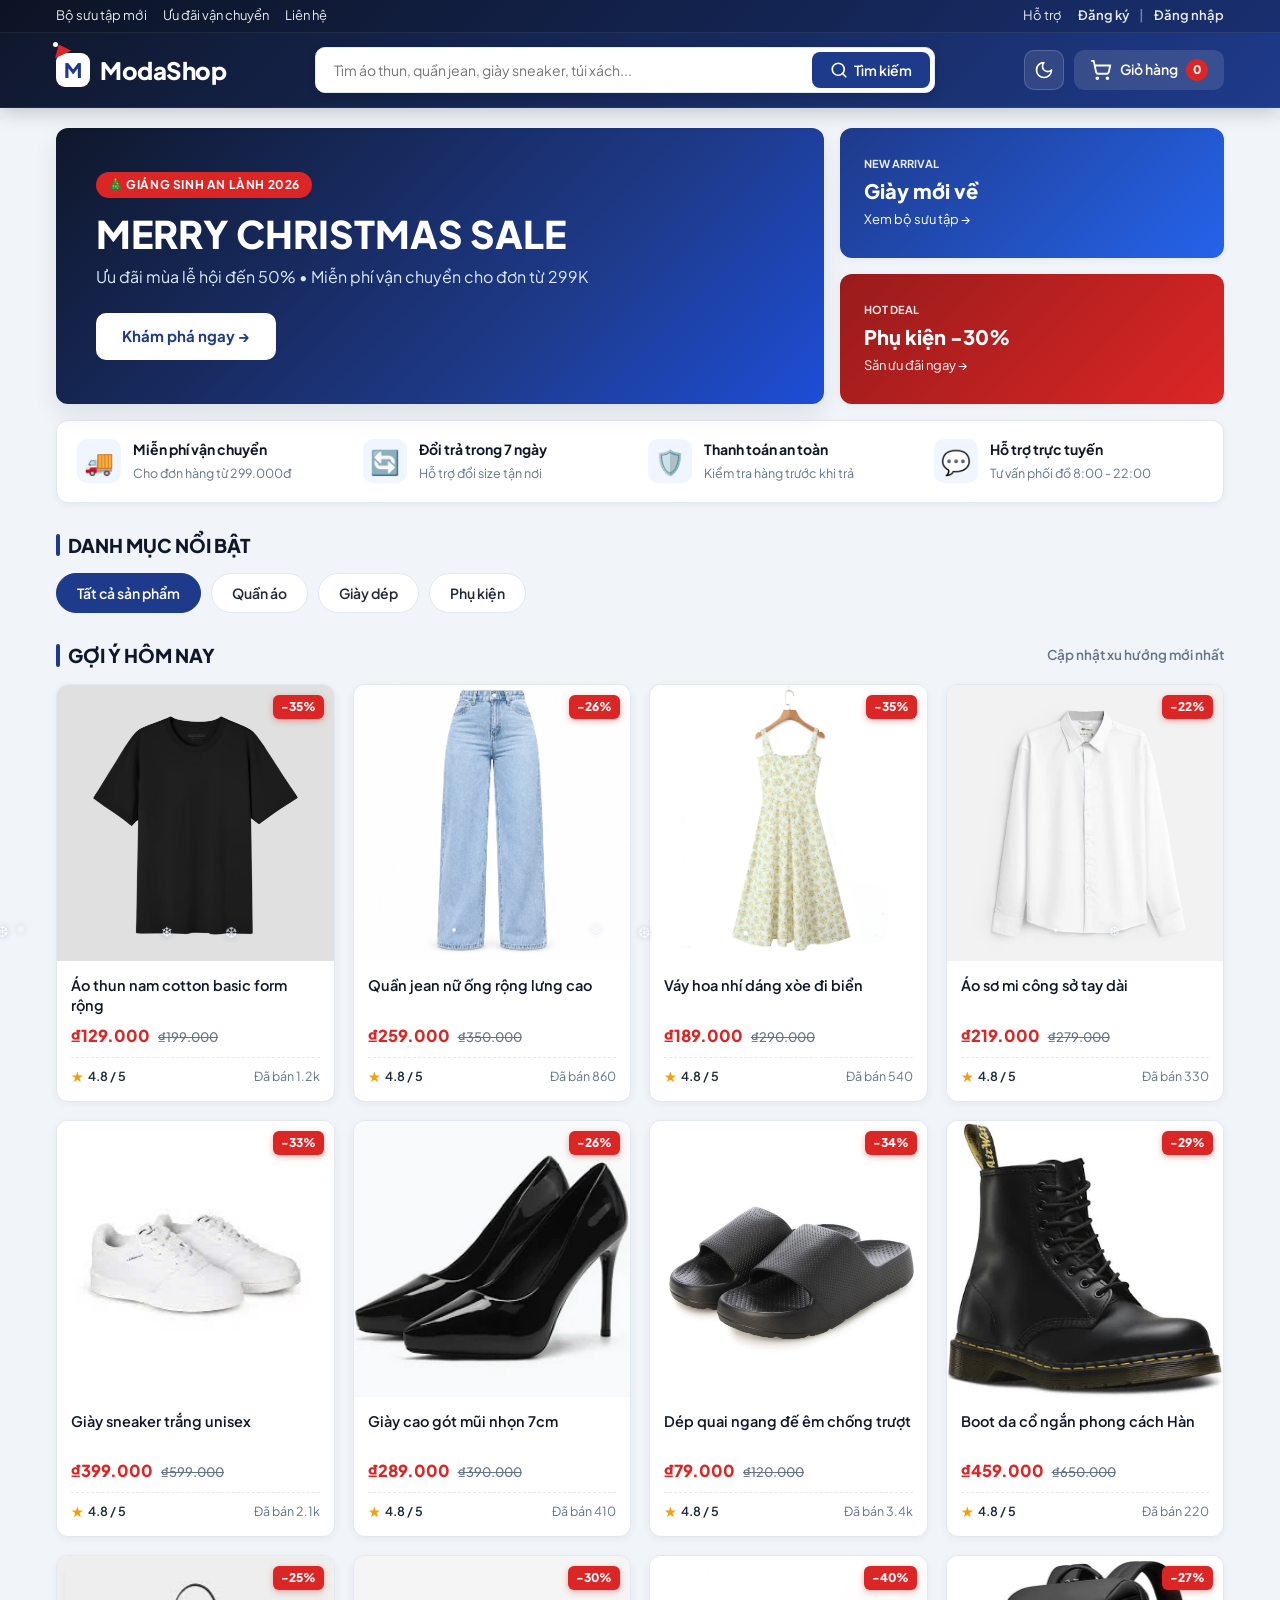
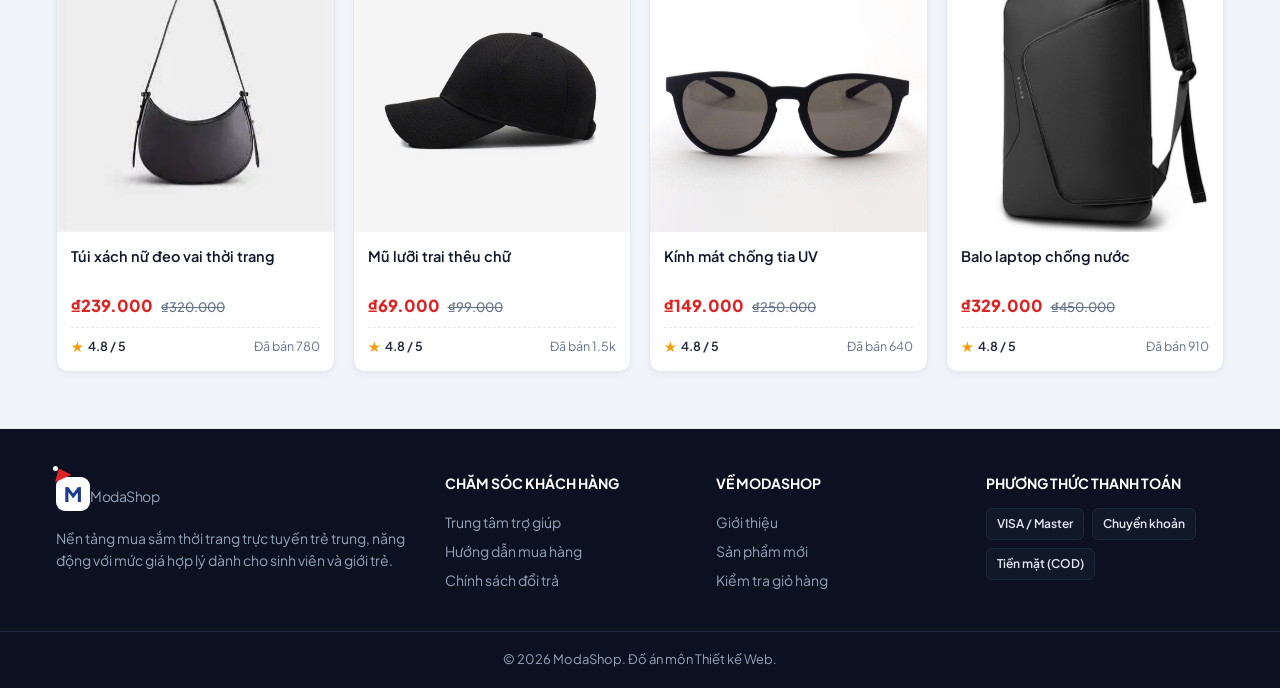
==== commit 83255776: "Update index.html" ====
--- a/index.html
+++ b/index.html
@@ -227,4 +227,4 @@
     }
   </script>
 </body>
-</html>+</html>
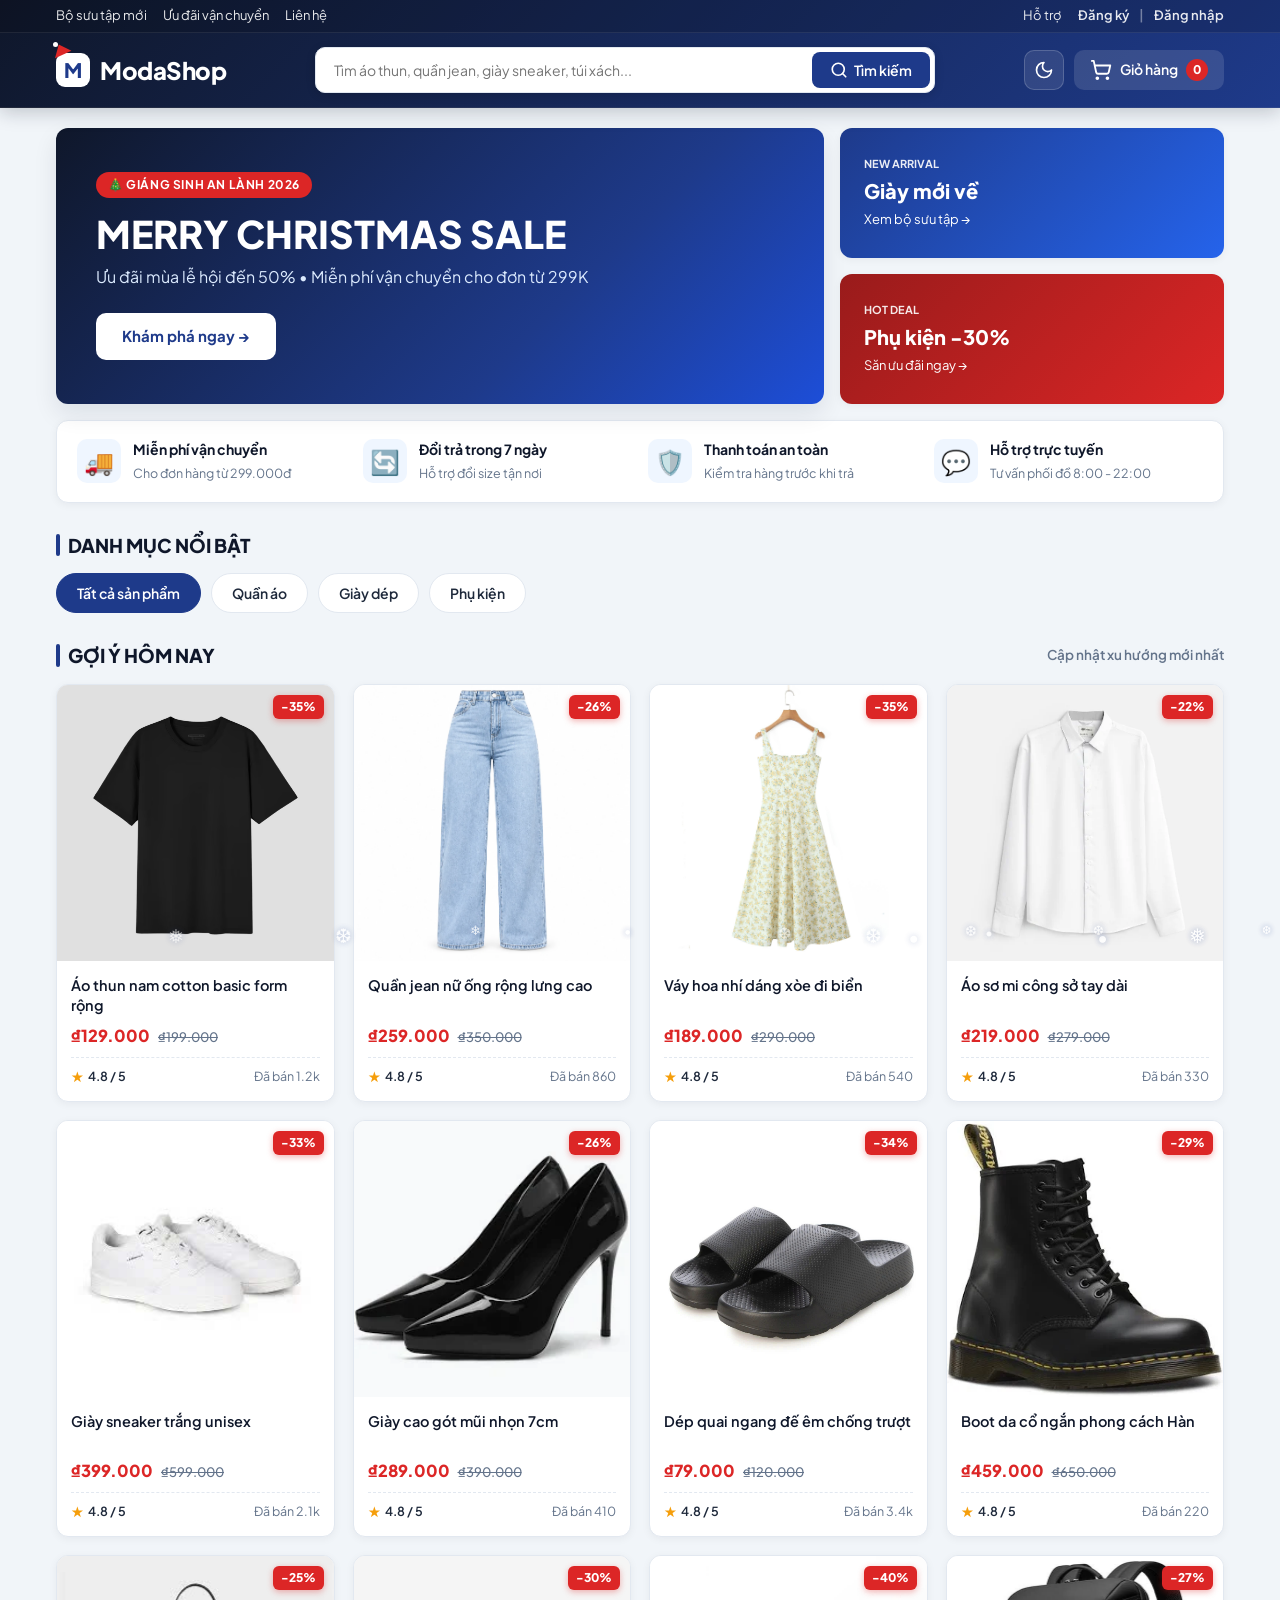
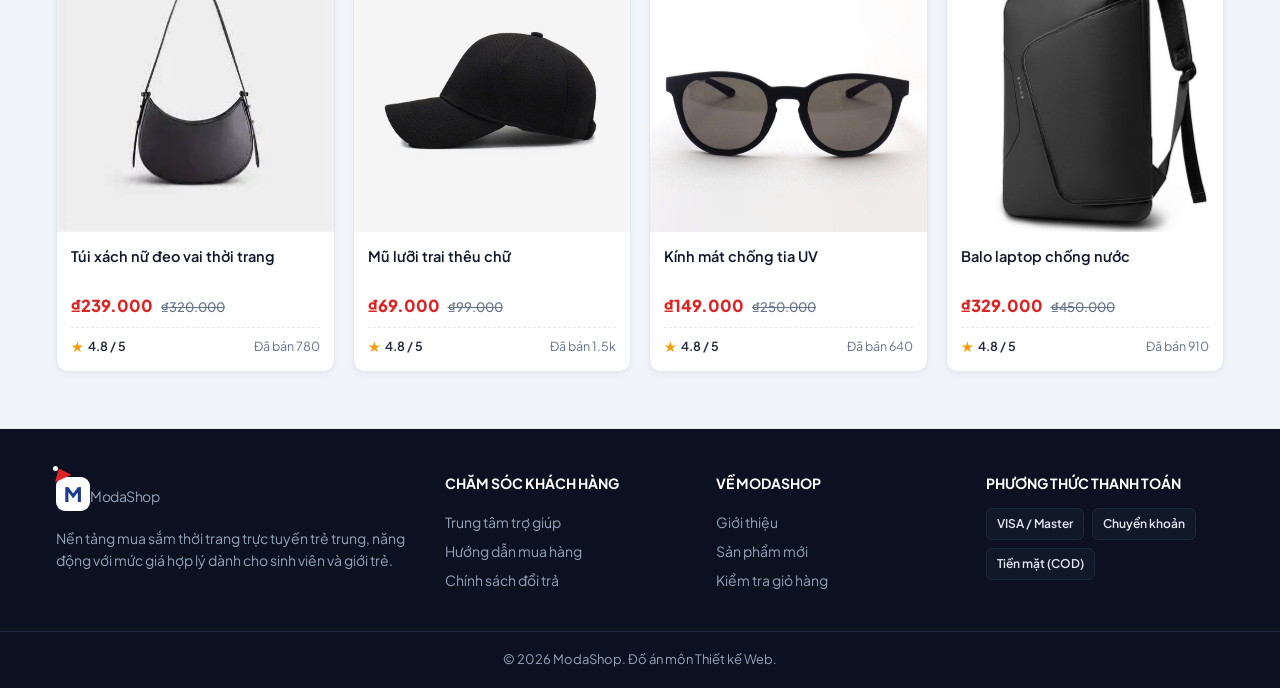
==== commit e6b756cc: "Add files via upload" ====
--- a/index.html
+++ b/index.html
@@ -227,4 +227,4 @@
     }
   </script>
 </body>
-</html>
+</html>
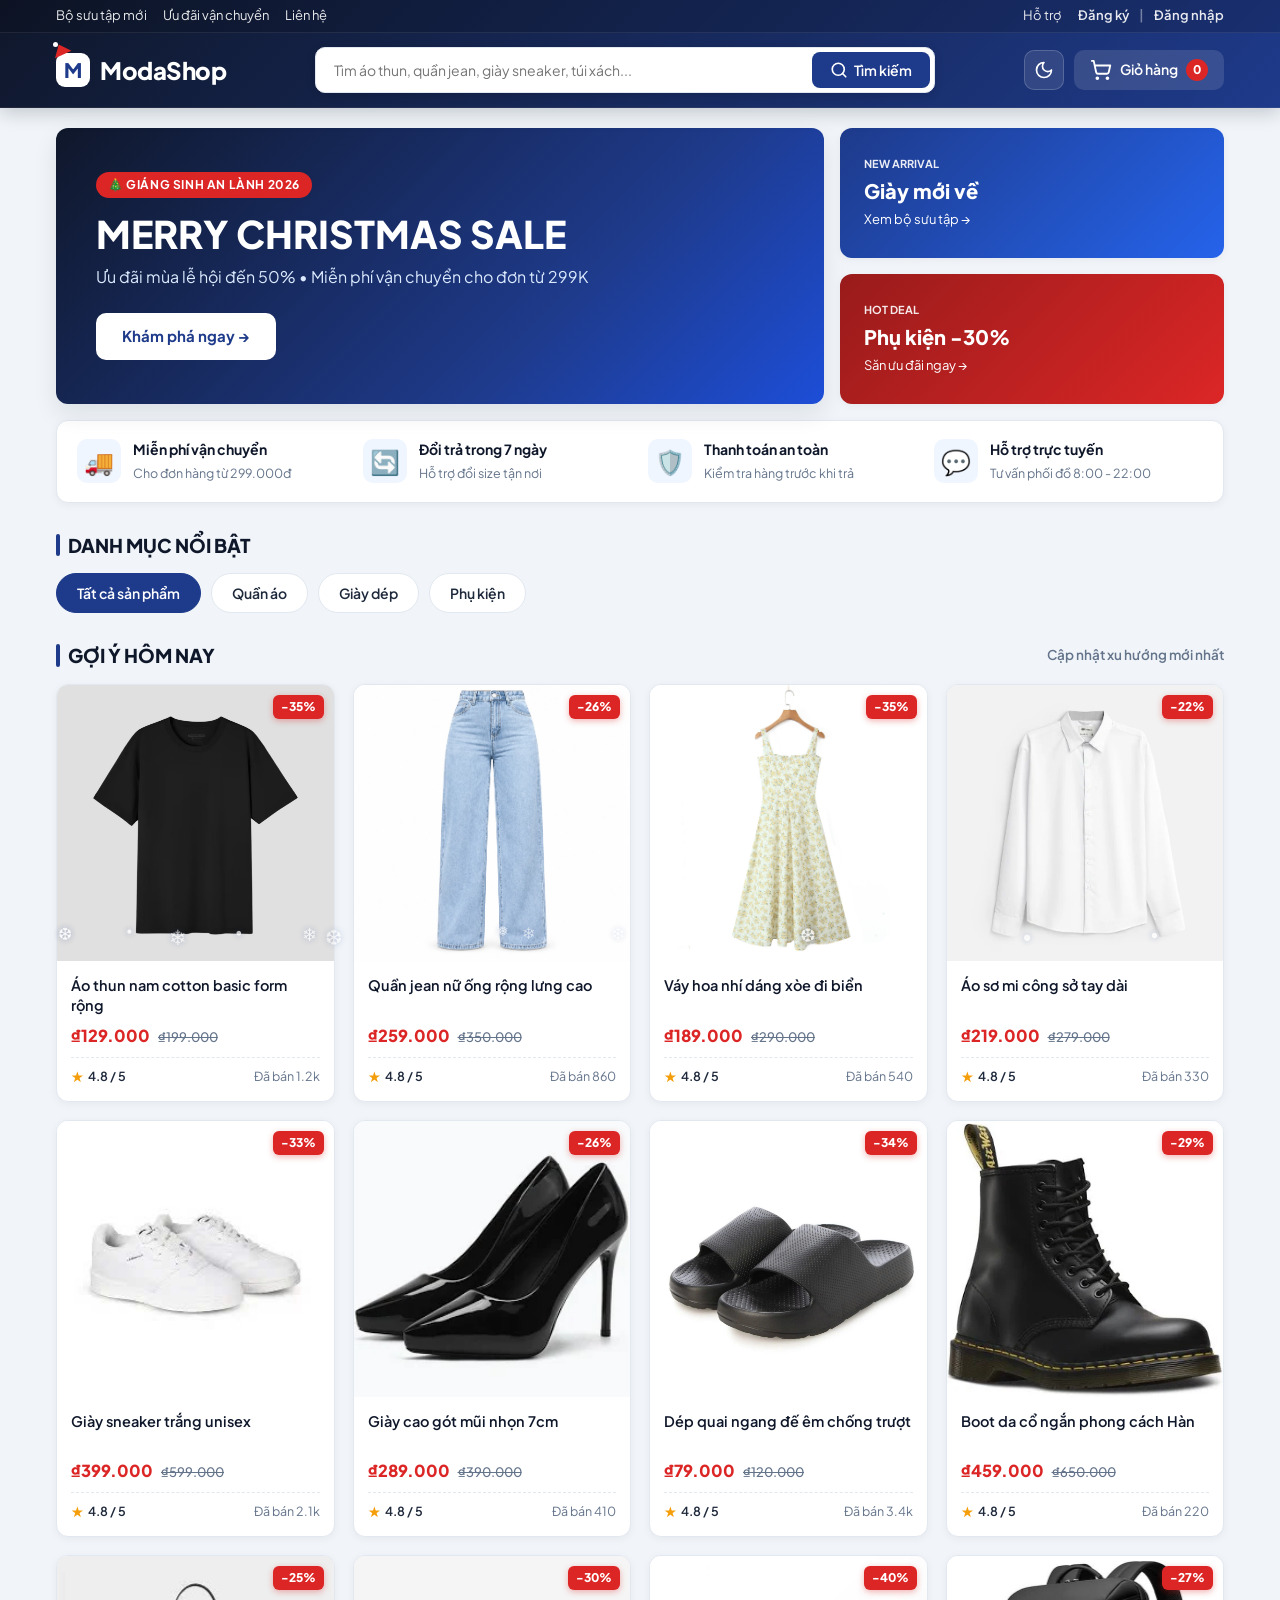
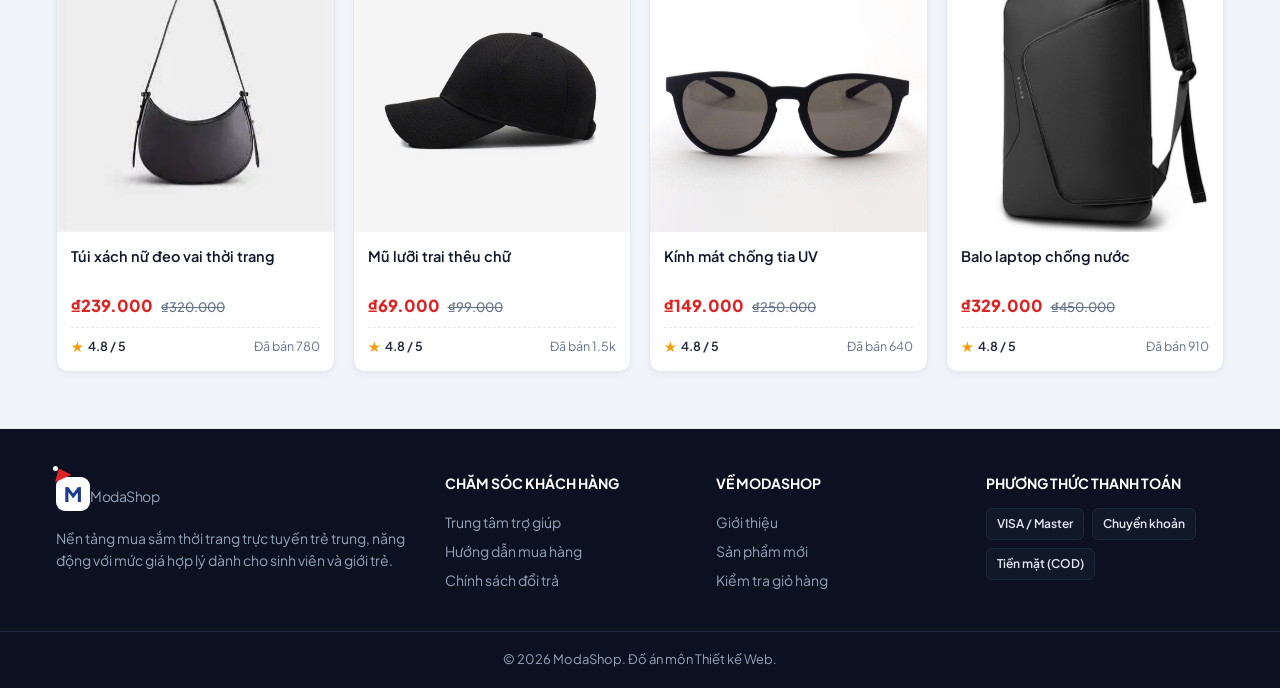
==== commit 0ae695e7: "Add files via upload" ====
--- a/index.html
+++ b/index.html
@@ -23,8 +23,8 @@
     <div class="header-top">
       <div class="container header-top-inner">
         <div class="header-links">
-          <a href="#products">Bộ sưu tập mới</a>
-          <a href="#service-bar">Ưu đãi vận chuyển</a>
+          <a href="index.html#products">Bộ sưu tập mới</a>
+          <a href="index.html#service-bar">Ưu đãi vận chuyển</a>
           <a href="#footer">Liên hệ</a>
         </div>
         <div class="header-links">
@@ -168,7 +168,7 @@
       <div>
         <h4>VỀ MODASHOP</h4>
         <button type="button" class="footer-link-btn" onclick="openInfoModal('Giới thiệu ModaShop', 'ModaShop là đồ án website thương mại điện tử thời trang được xây dựng bởi nhóm sinh viên môn Thiết kế Web.')">Giới thiệu</button>
-        <a href="#products">Sản phẩm mới</a>
+        <a href="index.html#products">Sản phẩm mới</a>
         <a href="cart.html">Kiểm tra giỏ hàng</a>
       </div>
       <div>
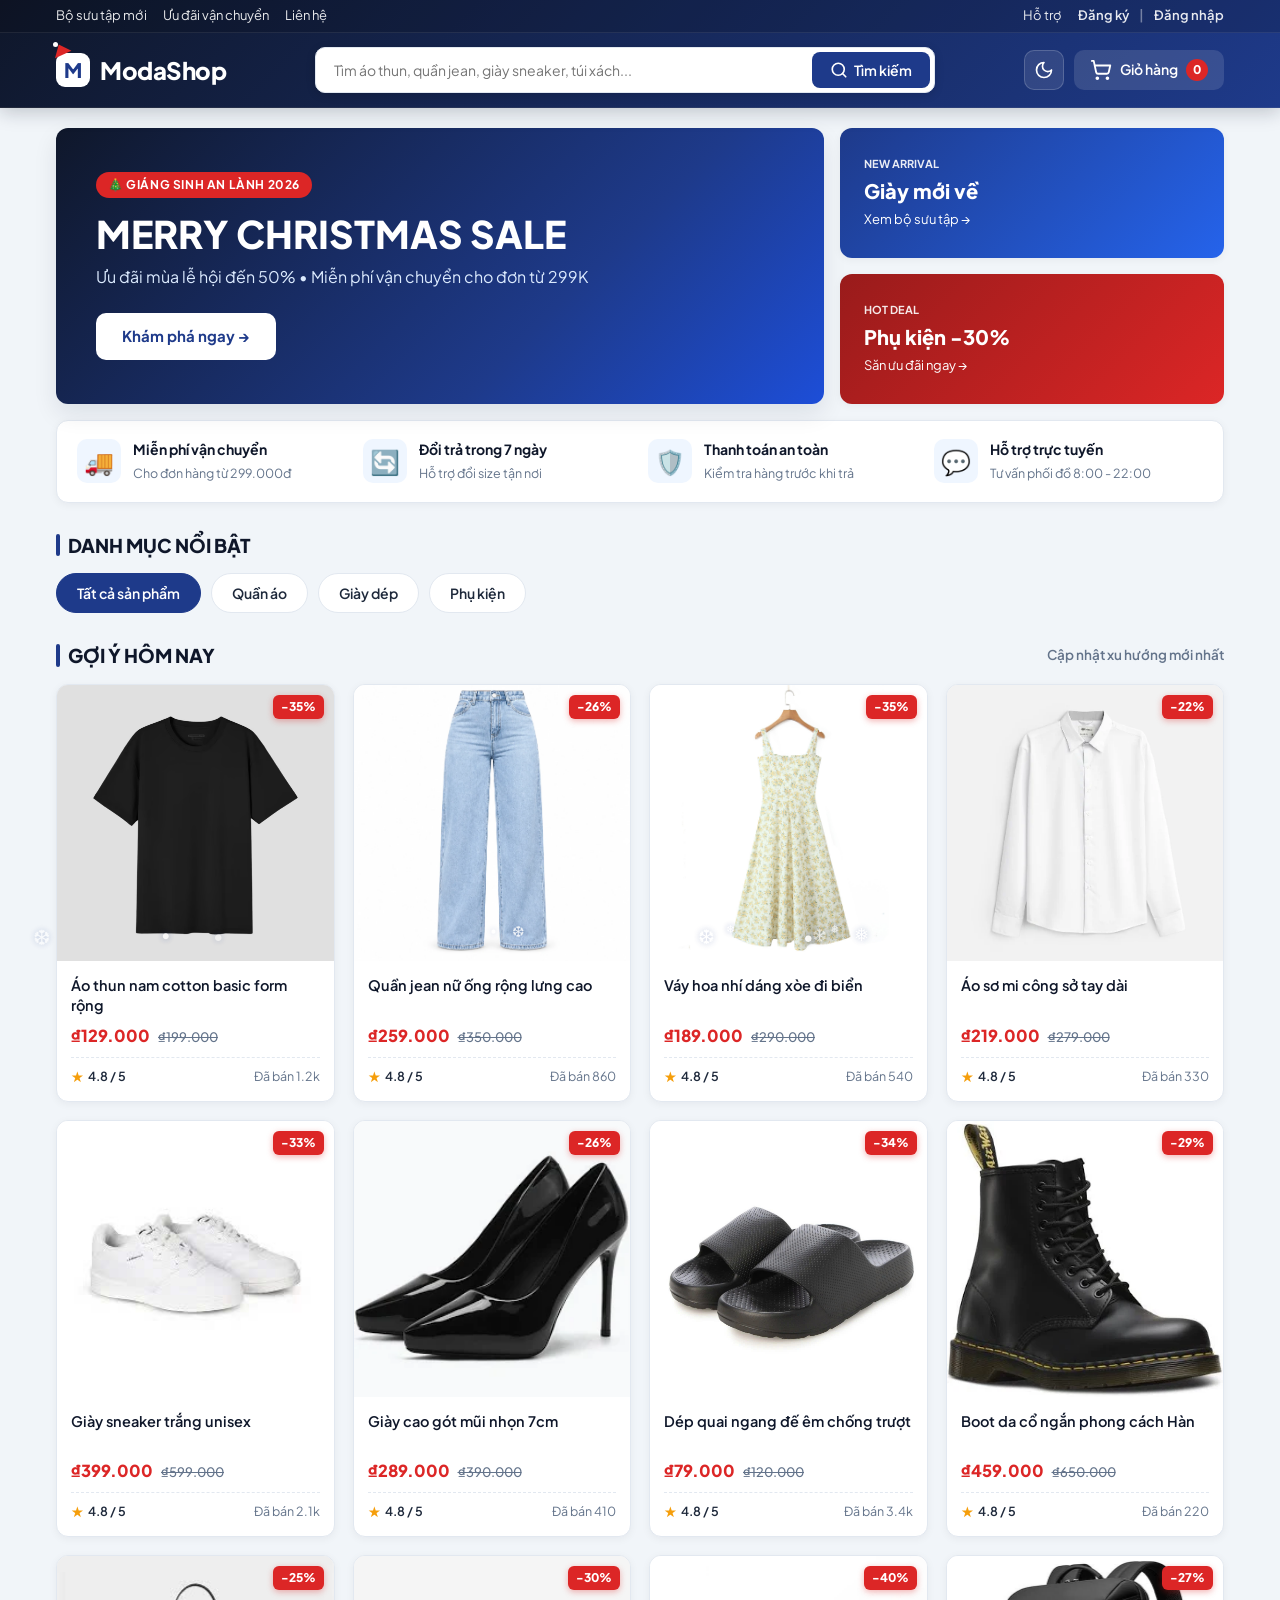
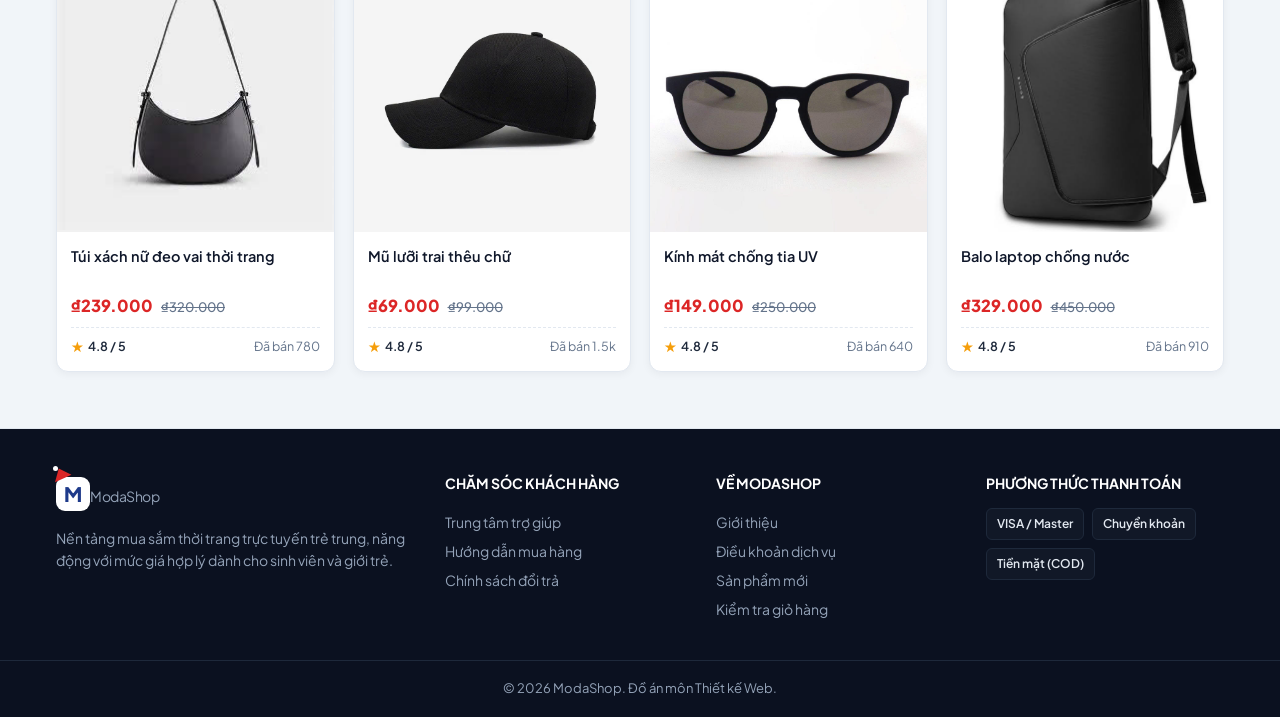
==== commit da615572: "Add files via upload" ====
--- a/index.html
+++ b/index.html
@@ -168,6 +168,7 @@
       <div>
         <h4>VỀ MODASHOP</h4>
         <button type="button" class="footer-link-btn" onclick="openInfoModal('Giới thiệu ModaShop', 'ModaShop là đồ án website thương mại điện tử thời trang được xây dựng bởi nhóm sinh viên môn Thiết kế Web.')">Giới thiệu</button>
+        <button type="button" class="footer-link-btn" onclick="openInfoModal('Điều khoản dịch vụ', '1. Thông tin tài khoản được lưu cục bộ trên trình duyệt (localStorage) phục vụ mục đích trải nghiệm đặt hàng.<br>2. Khách hàng được quyền kiểm tra sản phẩm trước khi thanh toán và đổi trả trong vòng 7 ngày nếu còn nguyên tem mác.')">Điều khoản dịch vụ</button>
         <a href="index.html#products">Sản phẩm mới</a>
         <a href="cart.html">Kiểm tra giỏ hàng</a>
       </div>
